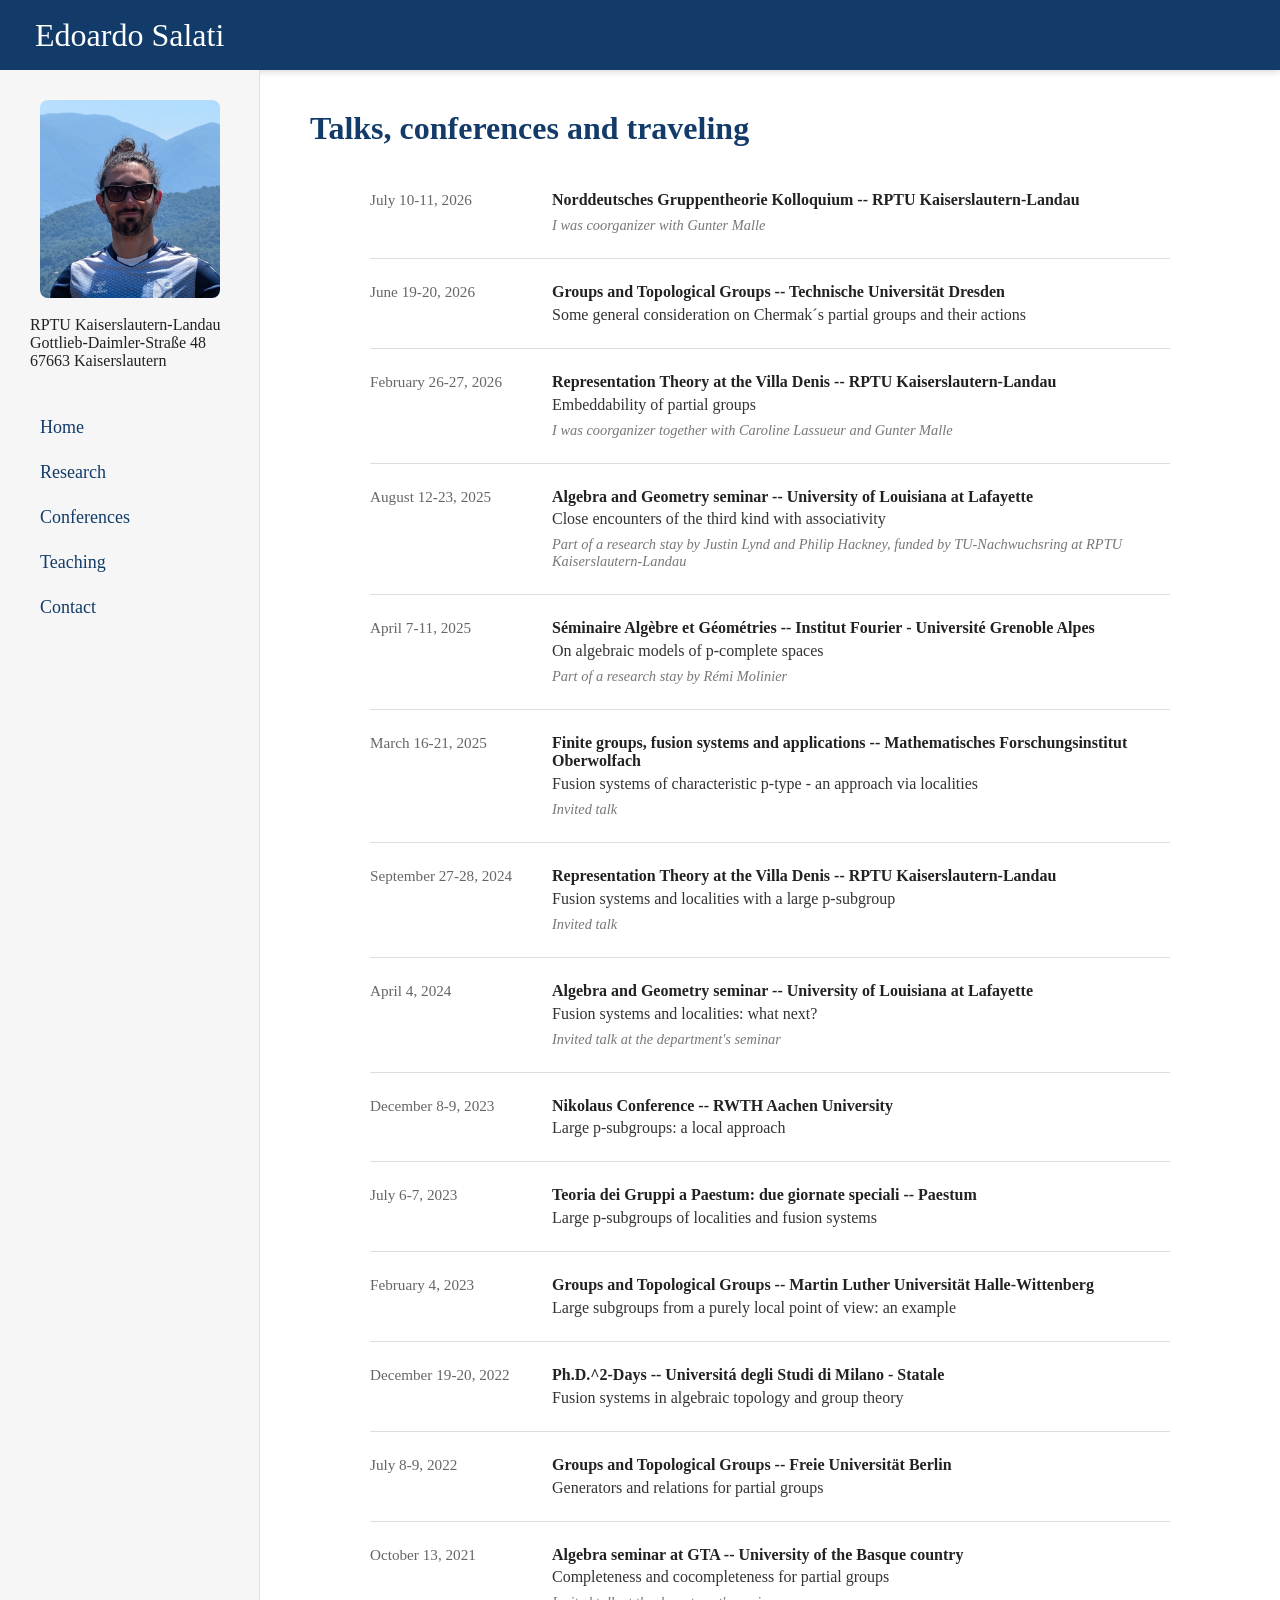
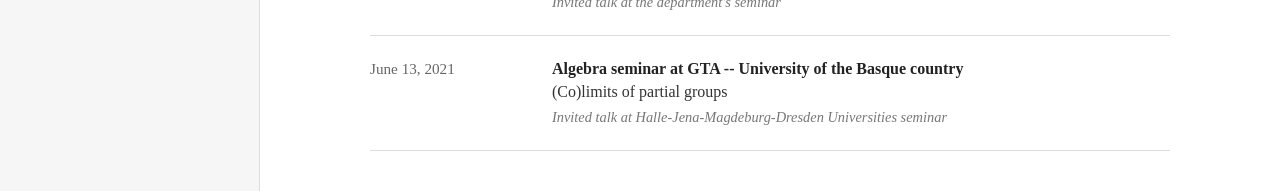
==== conferences.html @ 715a4292 "Update conferences.html" ====
<!DOCTYPE html>

<html lang="en">

<head>

<meta charset="UTF-8">

<title>Conferences - Edoardo Salati</title>

<link rel="stylesheet" href="style.css">

</head>


<body>


<header>

Edoardo Salati

</header>


<div class="container">


<aside>

<img class="profile" src="foto-me.jpg">

<p class="address">
 
 <br>
RPTU Kaiserslautern-Landau   <br>
Gottlieb-Daimler-Straße 48  <br>
67663 Kaiserslautern

</p>


<nav>

<a href="index.html">Home</a>

<a href="research.html">Research</a>

<a href="conferences.html">Conferences</a>

<a href="teaching.html">Teaching</a>

<a href="contact.html">Contact</a>

</nav>


</aside>



<main>


<h2>Talks, conferences and traveling</h2>

<div class="talks">

 <div class="talk">
    <div class="date">July 10-11, 2026</div>
    <div>
      <div class="conference">Norddeutsches Gruppentheorie Kolloquium -- RPTU Kaiserslautern-Landau</div>
      <div class="talk-info">I was coorganizer with Gunter Malle</div>
    </div>
  </div>

 <div class="talk">
    <div class="date">June 19-20, 2026</div>
    <div>
      <div class="conference">Groups and Topological Groups -- Technische Universit&auml;t Dresden</div>
      <div class="title">Some general consideration on Chermak´s partial groups and their actions</div>
    </div>
  </div>

 <div class="talk">
    <div class="date">February 26-27, 2026</div>
    <div>
      <div class="conference">Representation Theory at the Villa Denis -- RPTU Kaiserslautern-Landau</div>
      <div class="title">Embeddability of partial groups</div>
      <div class="talk-info">I was coorganizer together with Caroline Lassueur and Gunter Malle</div>
    </div>
  </div>

<div class="talk">
    <div class="date">August 12-23, 2025</div>
    <div>
      <div class="conference">Algebra and Geometry seminar -- University of Louisiana at Lafayette</div>
      <div class="title">Close encounters of the third kind with associativity</div>
      <div class="talk-info">Part of a research stay by Justin Lynd and Philip Hackney, funded by TU-Nachwuchsring at RPTU Kaiserslautern-Landau</div>
    </div>
  </div>
 
 <div class="talk">
    <div class="date">April 7-11, 2025</div>
    <div>
      <div class="conference">S&eacute;minaire Alg&egrave;bre et G&eacute;om&eacute;tries -- Institut Fourier - Universit&eacute; Grenoble Alpes</div>
      <div class="title">On algebraic models of p-complete spaces</div>
      <div class="talk-info">Part of a research stay by R&eacute;mi Molinier</div>
    </div>
  </div>

 <div class="talk">
    <div class="date">March 16-21, 2025</div>
    <div>
      <div class="conference">Finite groups, fusion systems and applications -- Mathematisches Forschungsinstitut Oberwolfach</div>
      <div class="title">Fusion systems of characteristic p-type - an approach via localities</div>
     <div class="talk-info">Invited talk</div>
    </div>
  </div>

 <div class="talk">
    <div class="date">September 27-28, 2024</div>
    <div>
      <div class="conference">Representation Theory at the Villa Denis -- RPTU Kaiserslautern-Landau</div>
      <div class="title">Fusion systems and localities with a large p-subgroup</div>
      <div class="talk-info">Invited talk</div>
    </div>
  </div>

 <div class="talk">
    <div class="date">April 4, 2024</div>
    <div>
      <div class="conference">Algebra and Geometry seminar -- University of Louisiana at Lafayette</div>
      <div class="title">Fusion systems and localities: what next?</div>
      <div class="talk-info">Invited talk at the department's seminar</div>
    </div>
  </div>

 <div class="talk">
    <div class="date">December 8-9, 2023</div>
    <div>
      <div class="conference">Nikolaus Conference -- RWTH Aachen University</div>
      <div class="title">Large p-subgroups: a local approach</div>
    </div>
  </div>

 <div class="talk">
    <div class="date">July 6-7, 2023</div>
    <div>
      <div class="conference">Teoria dei Gruppi a Paestum: due giornate speciali -- Paestum</div>
      <div class="title">Large p-subgroups of localities and fusion systems</div>
    </div>
  </div>

 <div class="talk">
    <div class="date">February 4, 2023</div>
    <div>
      <div class="conference">Groups and Topological Groups -- Martin Luther Universit&auml;t Halle-Wittenberg</div>
      <div class="title">Large subgroups from a purely local point of view: an example</div>
    </div>
  </div>

 <div class="talk">
    <div class="date">December 19-20, 2022</div>
    <div>
      <div class="conference">Ph.D.^2-Days -- Universit&aacute; degli Studi di Milano - Statale</div>
      <div class="title">Fusion systems in algebraic topology and group theory</div>
    </div>
  </div>

 <div class="talk">
    <div class="date">July 8-9, 2022</div>
    <div>
      <div class="conference">Groups and Topological Groups -- Freie Universit&auml;t Berlin</div>
      <div class="title">Generators and relations for partial groups</div>
    </div>
  </div>

  <div class="talk">
    <div class="date">October 13, 2021</div>
    <div>
      <div class="conference">Algebra seminar at GTA -- University of the Basque country</div>
      <div class="title">Completeness and cocompleteness for partial groups</div>
      <div class="talk-info">Invited talk at the department's seminar</div>
    </div>
  </div>

 <div class="talk">
    <div class="date">June 13, 2021</div>
    <div>
      <div class="conference">Algebra seminar at GTA -- University of the Basque country</div>
      <div class="title">(Co)limits of partial groups</div>
      <div class="talk-info">Invited talk at Halle-Jena-Magdeburg-Dresden Universities seminar</div>
    </div>
  </div>
  

 

</div>




</main>


</div>


</body>

</html>
---- style.css ----
/* General */

*{
    margin:0;
    padding:0;
    box-sizing:border-box;
}

body{
    font-family:Georgia, serif;
    color:#222;
    background:white;
}

/* Header */

header{

    height:70px;

    background:#123B69;

    color:white;

    display:flex;

    align-items:center;

    padding-left:35px;

    font-size:2rem;

    box-shadow:0 2px 6px rgba(0,0,0,.15);
}

/* Layout */

.container{

    display:flex;

    min-height:calc(100vh - 70px);
}

/* Sidebar */

aside{

    width:260px;

    background:#f6f6f6;

    padding:30px;

    border-right:1px solid #ddd;
}

aside img{

    width:180px;

    display:block;

    margin:auto;

    border-radius:8px;
}

nav{

    margin-top:35px;
}

nav a{

    display:block;

    padding:12px 10px;

    text-decoration:none;

    color:#123B69;

    font-size:18px;

    transition:.2s;
}

nav a:hover{

    background:#123B69;

    color:white;
}

/* Main content */

main{

    flex:1;

    padding:40px 50px;
}

main h2{

    margin-bottom:20px;

    color:#123B69;

    font-size:2rem;
}

main p{

    line-height:1.8;

    font-size:18px;
}

/* Homepage image */

.hero{

    width:100%;

    height:420px;

    margin-bottom:35px;

    overflow:hidden;

    border-radius:8px;
}

.hero img{

    width:100%;

    height:100%;

    object-fit:cover;
}

.talks {
  max-width: 800px;
  margin: 0 auto;
}

.talk {
  display: grid;
  grid-template-columns: 150px 1fr;
  gap: 2rem;
  padding: 1.5rem 0;
  border-bottom: 1px solid #ddd;
}

.date {
  color: #666;
  font-size: 0.95rem;
}

.conference {
  font-weight: bold;
  margin-bottom: 0.3rem;
}

.title {
  color: #333;
}

.talk-info {
  margin-top: 0.5rem;
  color: #777;
  font-size: 0.9rem;
  font-style: italic;
}
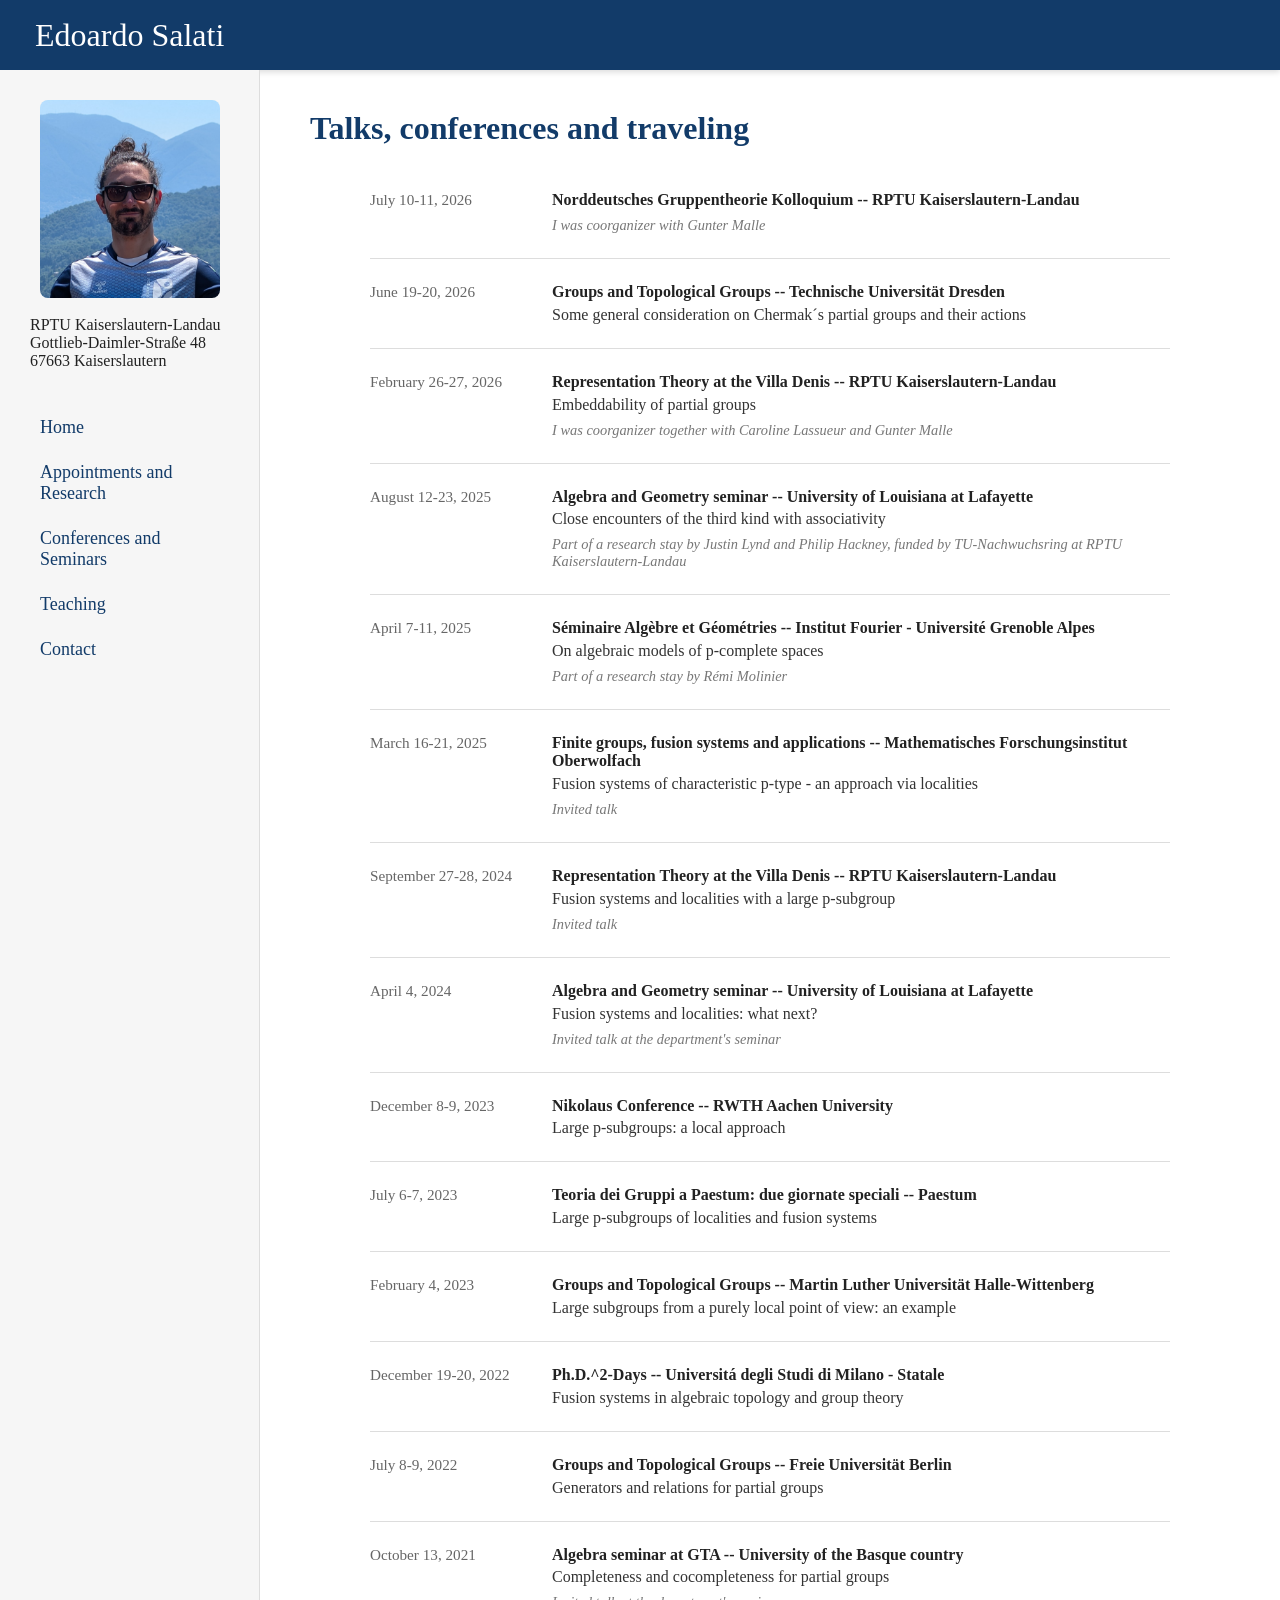
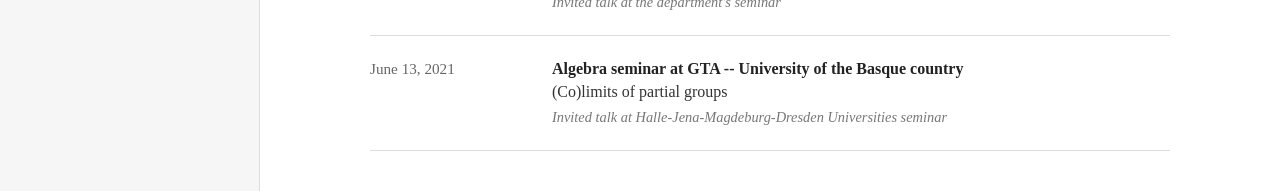
==== commit 5eb5afa4: "Update conferences.html" ====
--- a/conferences.html
+++ b/conferences.html
@@ -44,9 +44,9 @@
 
 <a href="index.html">Home</a>
 
-<a href="research.html">Research</a>
-
-<a href="conferences.html">Conferences</a>
+<a href="research.html">Appointments and Research</a>
+
+<a href="conferences.html">Conferences and Seminars</a>
 
 <a href="teaching.html">Teaching</a>
 
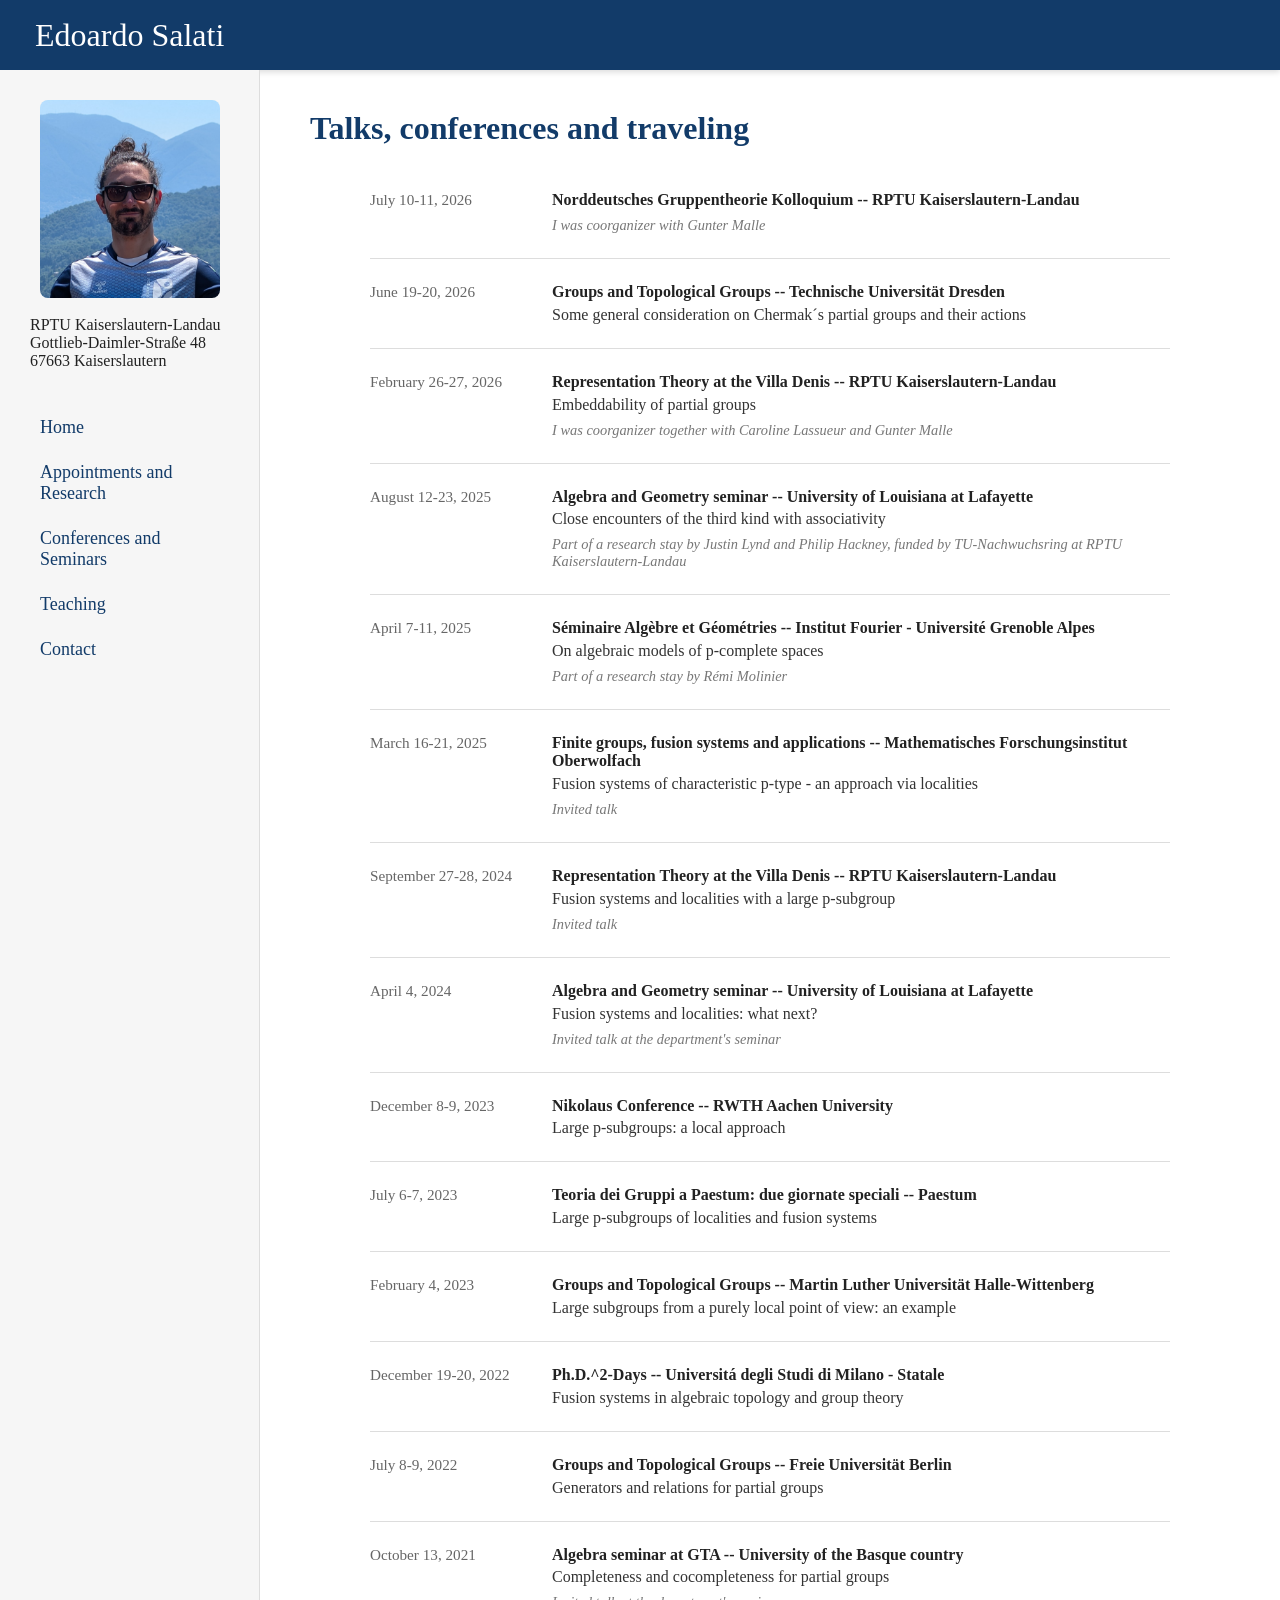
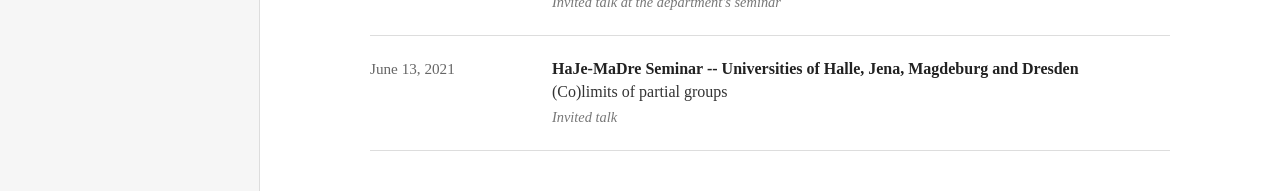
==== commit cc197d0e: "Update conferences.html" ====
--- a/conferences.html
+++ b/conferences.html
@@ -188,9 +188,9 @@
  <div class="talk">
     <div class="date">June 13, 2021</div>
     <div>
-      <div class="conference">Algebra seminar at GTA -- University of the Basque country</div>
+      <div class="conference">HaJe-MaDre Seminar -- Universities of Halle, Jena, Magdeburg and Dresden</div>
       <div class="title">(Co)limits of partial groups</div>
-      <div class="talk-info">Invited talk at Halle-Jena-Magdeburg-Dresden Universities seminar</div>
+      <div class="talk-info">Invited talk</div>
     </div>
   </div>
   
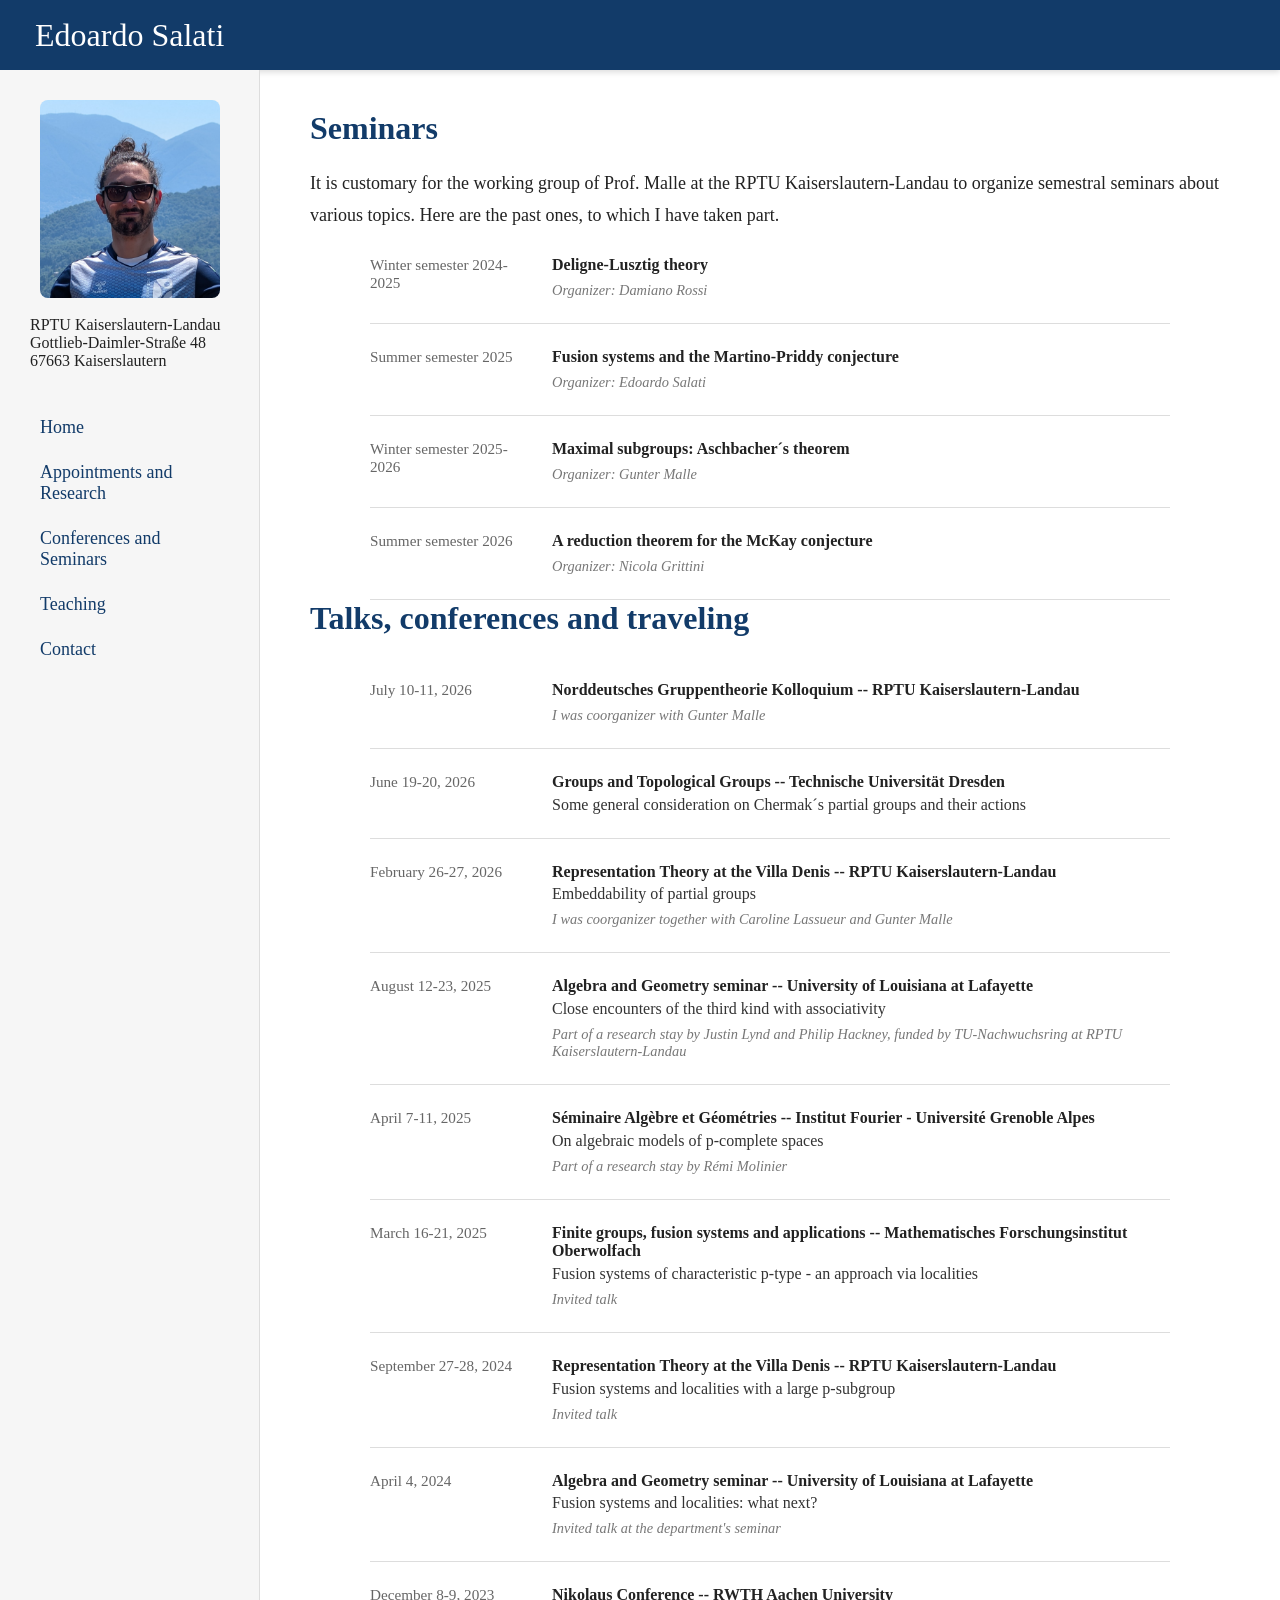
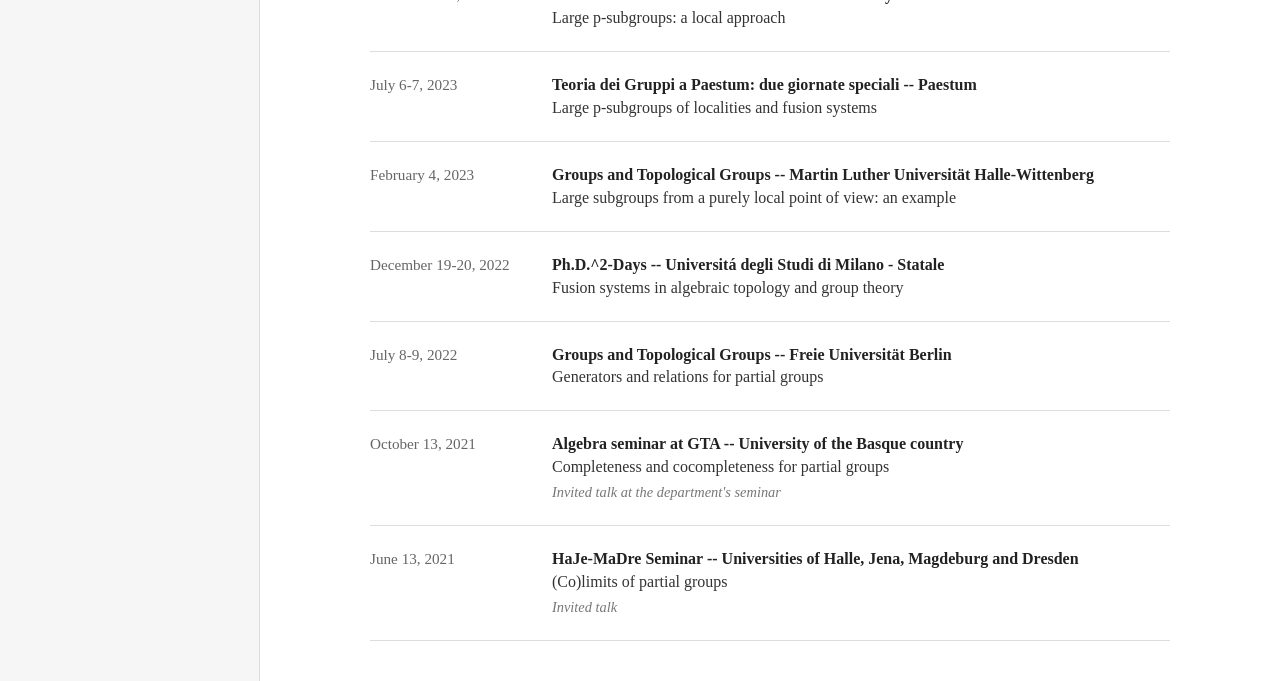
==== commit 9c394c35: "Update conferences.html" ====
--- a/conferences.html
+++ b/conferences.html
@@ -61,6 +61,46 @@
 
 <main>
 
+<h2>Seminars</h2>
+
+ <p>It is customary for the working group of Prof. Malle at the RPTU Kaiserslautern-Landau to organize semestral seminars about various topics. Here are the past ones, to which I have taken part.</p>
+
+  <div class="talks">
+
+ <div class="talk">
+    <div class="date">Winter semester 2024-2025</div>
+    <div>
+      <div class="conference">Deligne-Lusztig theory</div>
+      <div class="talk-info">Organizer: Damiano Rossi</div>
+    </div>
+  </div>
+
+   <div class="talk">
+    <div class="date">Summer semester 2025</div>
+    <div>
+      <div class="conference">Fusion systems and the Martino-Priddy conjecture</div>
+      <div class="talk-info">Organizer: Edoardo Salati</div>
+    </div>
+  </div>
+
+   <div class="talk">
+    <div class="date">Winter semester 2025-2026</div>
+    <div>
+      <div class="conference">Maximal subgroups: Aschbacher´s theorem</div>
+      <div class="talk-info">Organizer: Gunter Malle</div>
+    </div>
+  </div>
+
+   <div class="talk">
+    <div class="date">Summer semester 2026</div>
+    <div>
+      <div class="conference">A reduction theorem for the McKay conjecture</div>
+      <div class="talk-info">Organizer: Nicola Grittini</div>
+    </div>
+  </div>
+
+  </div>
+ 
 
 <h2>Talks, conferences and traveling</h2>
 
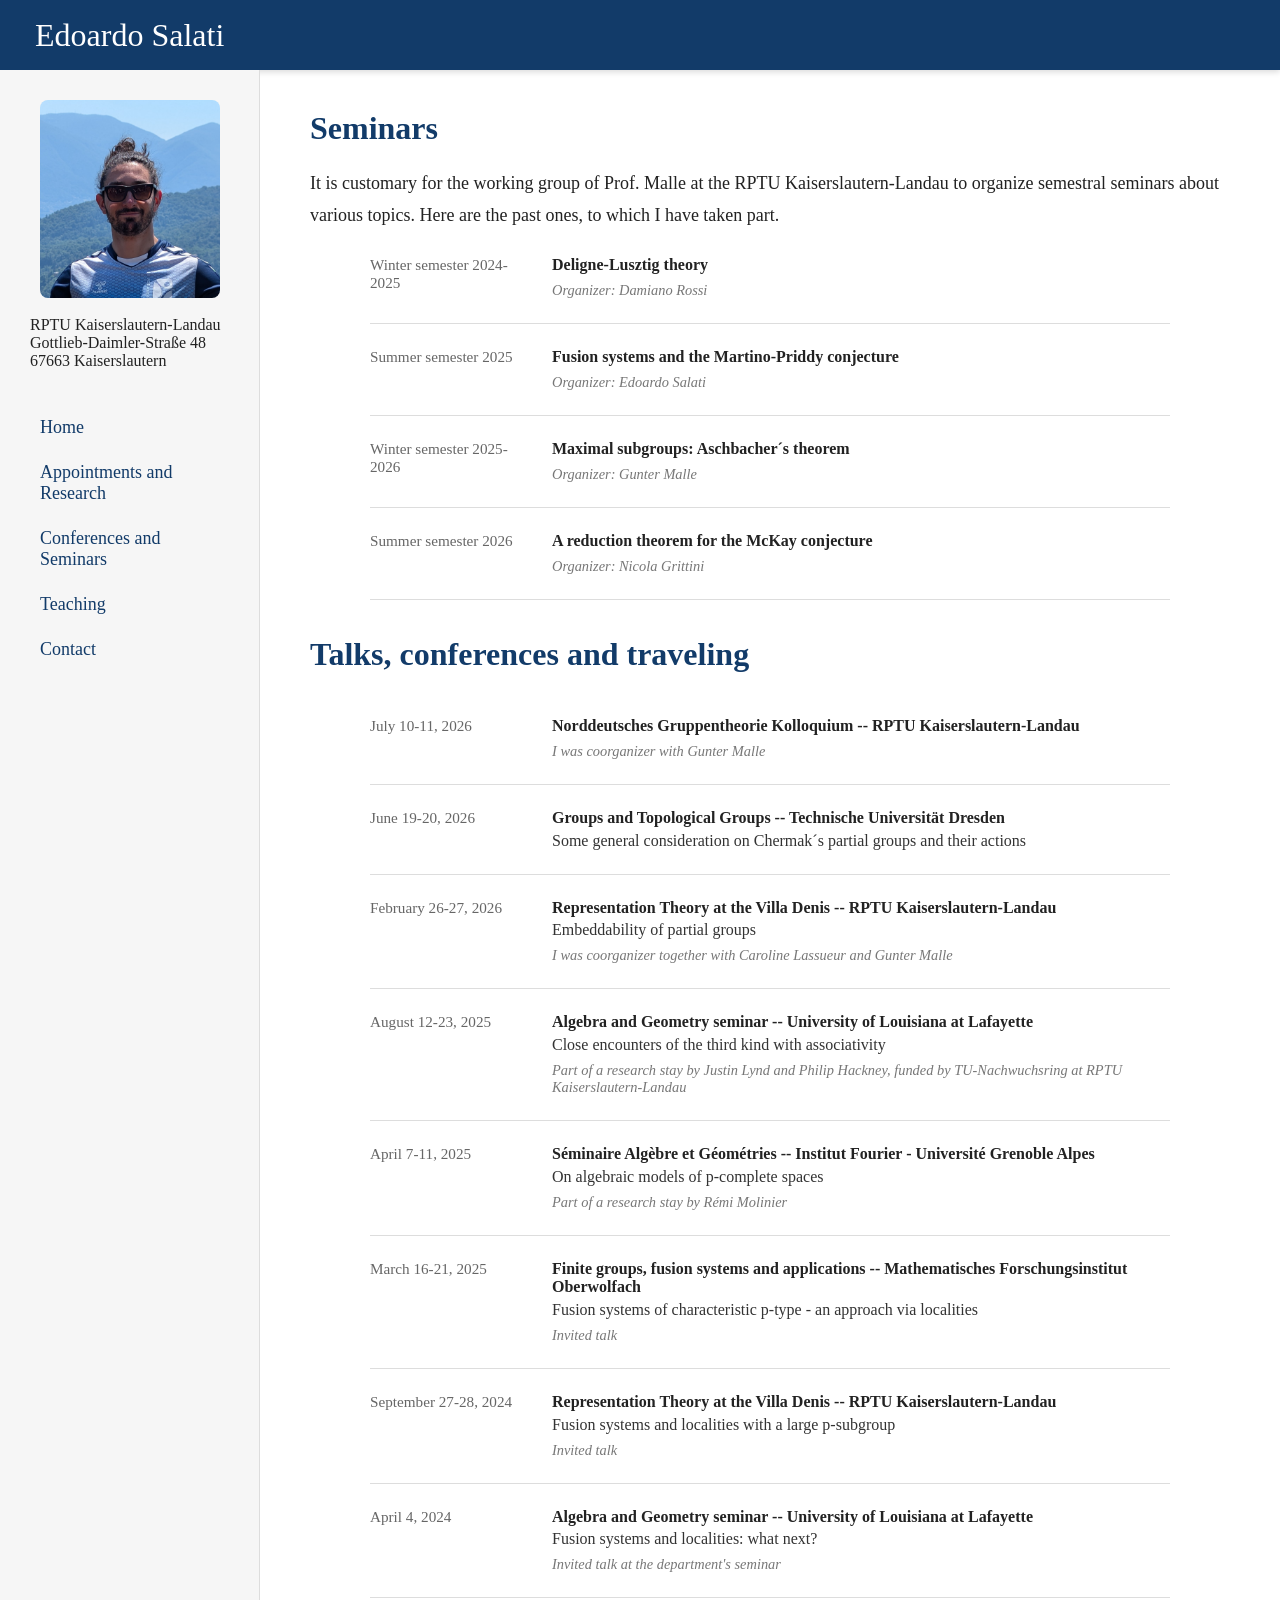
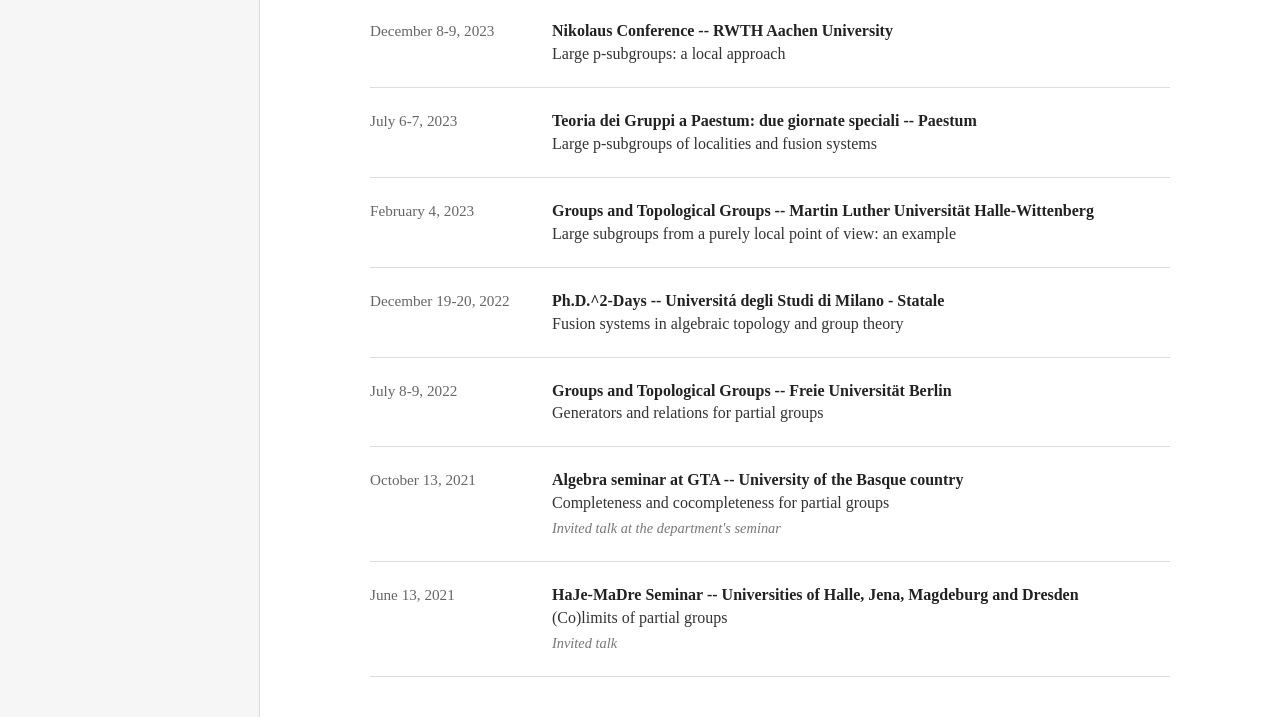
==== commit 60a5aff0: "Update conferences.html" ====
--- a/conferences.html
+++ b/conferences.html
@@ -101,7 +101,8 @@
 
   </div>
  
-
+<br><br>
+ 
 <h2>Talks, conferences and traveling</h2>
 
 <div class="talks">
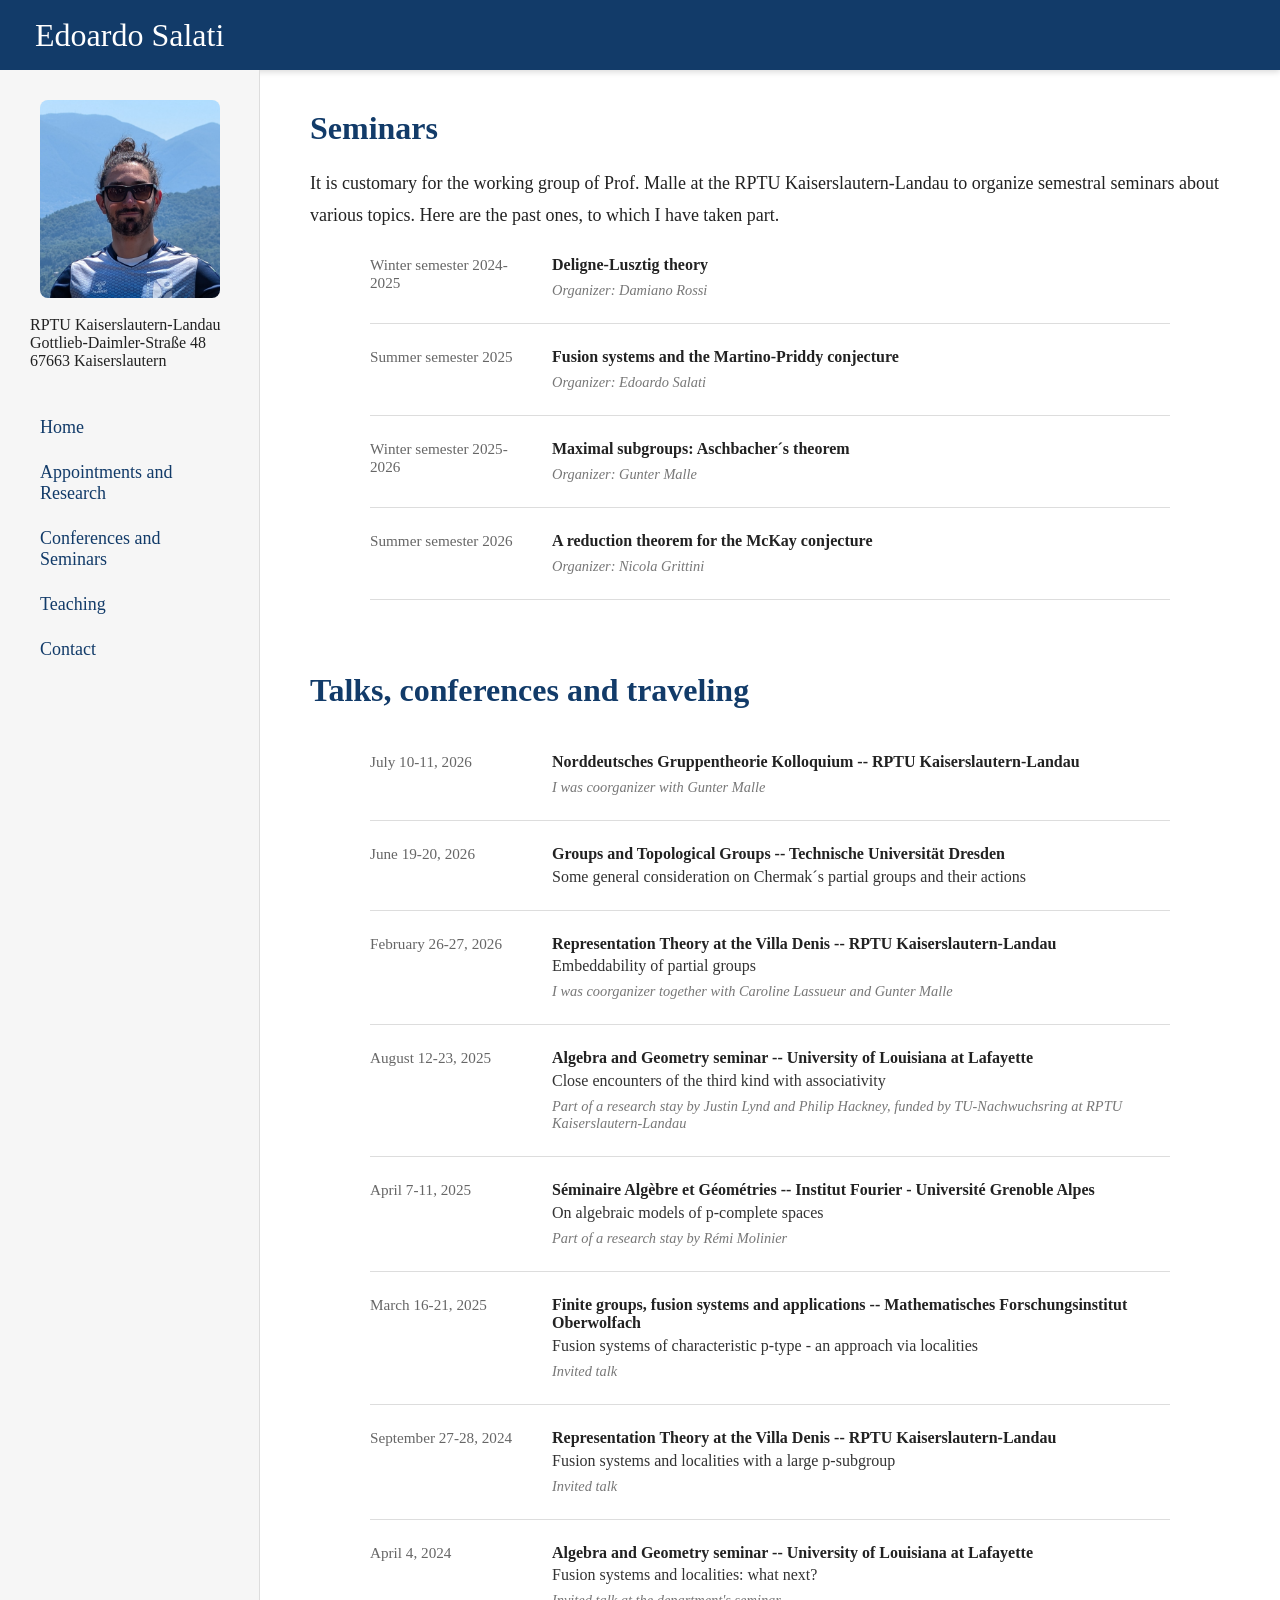
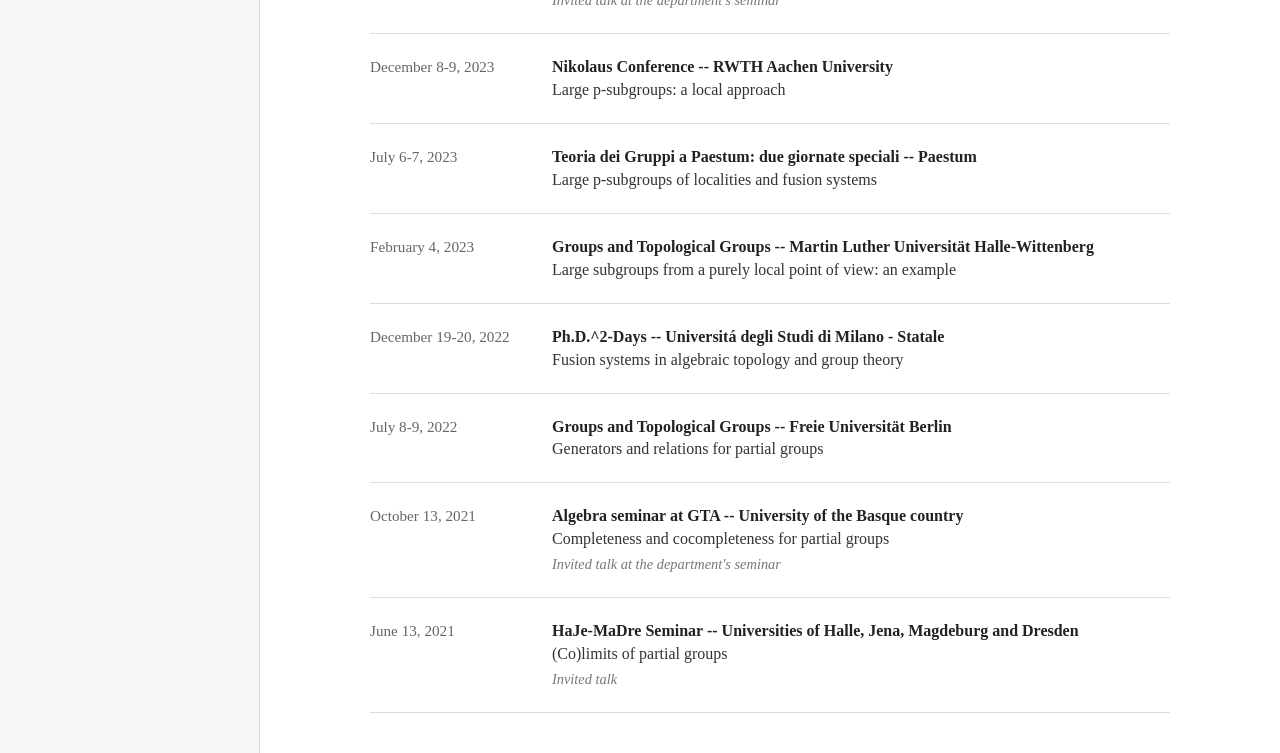
==== commit b68cfcb2: "Update conferences.html" ====
--- a/conferences.html
+++ b/conferences.html
@@ -100,8 +100,11 @@
   </div>
 
   </div>
- 
-<br><br>
+
+
+
+ 
+<br><br><br><br>
  
 <h2>Talks, conferences and traveling</h2>
 
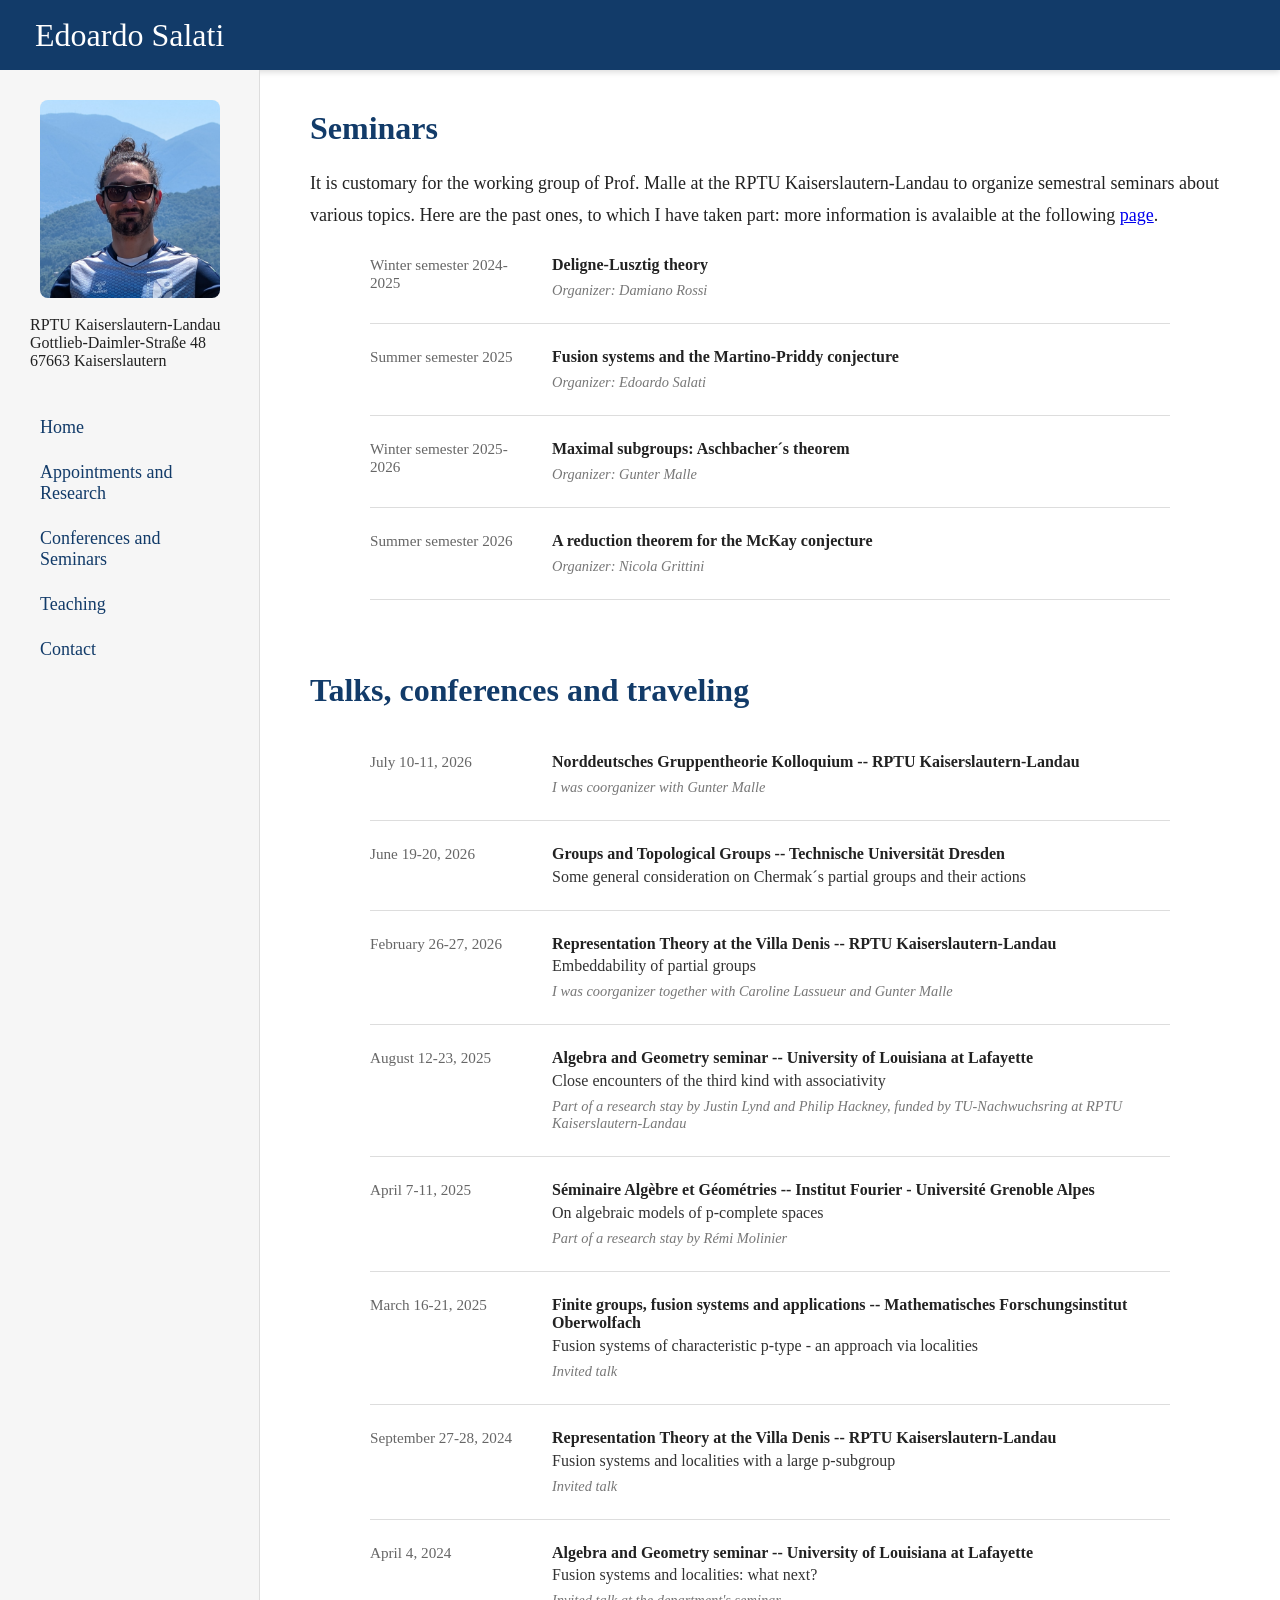
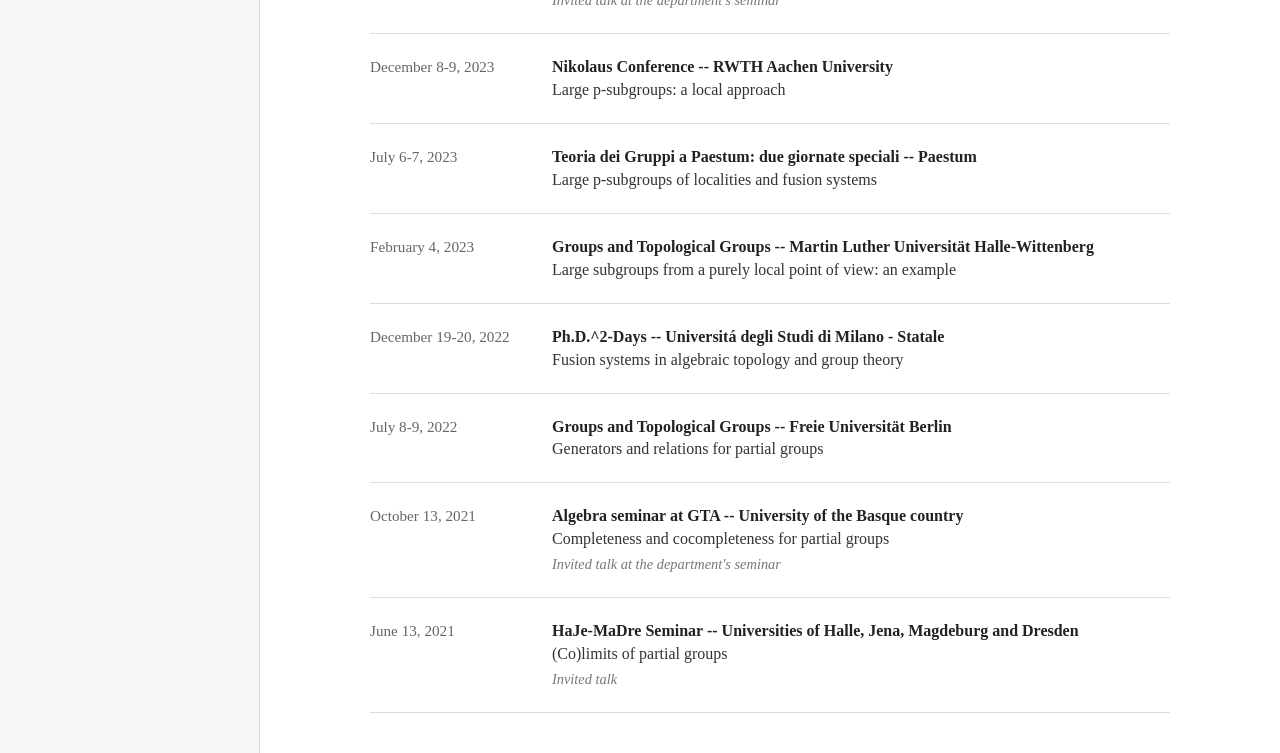
==== commit 976daec6: "Update conferences.html" ====
--- a/conferences.html
+++ b/conferences.html
@@ -63,7 +63,8 @@
 
 <h2>Seminars</h2>
 
- <p>It is customary for the working group of Prof. Malle at the RPTU Kaiserslautern-Landau to organize semestral seminars about various topics. Here are the past ones, to which I have taken part.</p>
+ <p>It is customary for the working group of Prof. Malle at the RPTU Kaiserslautern-Landau to organize semestral seminars about various topics. Here are the past ones, to which I have taken part: more
+  information is avalaible at the following <a href="https://math.rptu.de/ags/agag/aktivitaeten/oberseminare/oberseminar-representation-theory-ag-malle">page</a>.</p>
 
   <div class="talks">
 
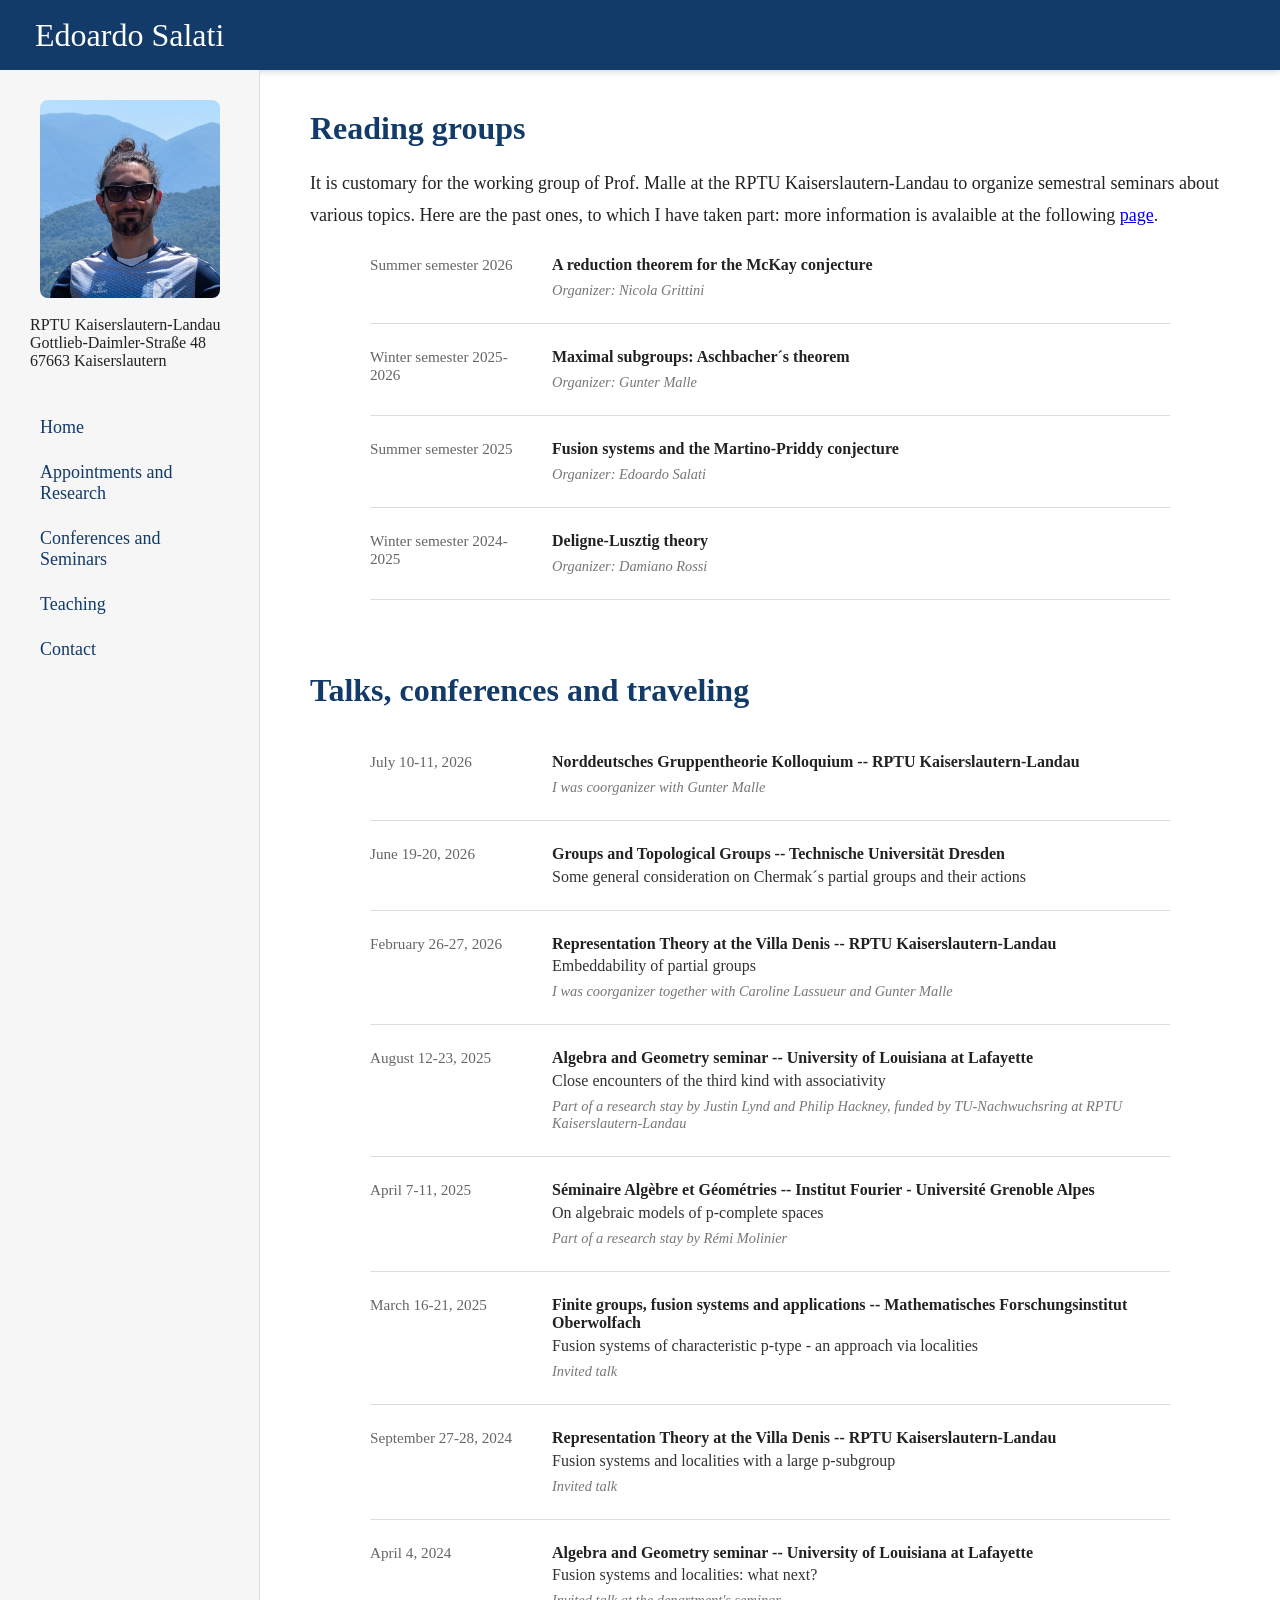
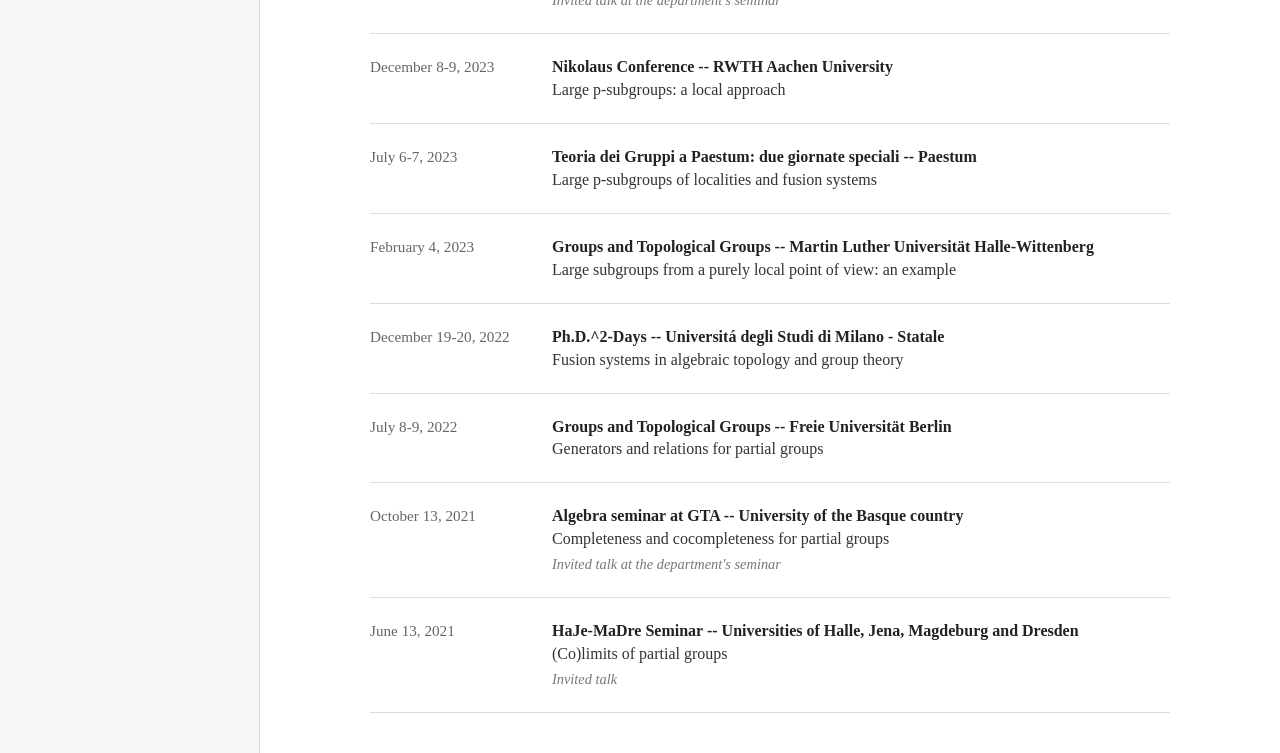
==== commit a1107cb3: "Update conferences.html" ====
--- a/conferences.html
+++ b/conferences.html
@@ -61,44 +61,44 @@
 
 <main>
 
-<h2>Seminars</h2>
+<h2>Reading groups</h2>
 
  <p>It is customary for the working group of Prof. Malle at the RPTU Kaiserslautern-Landau to organize semestral seminars about various topics. Here are the past ones, to which I have taken part: more
   information is avalaible at the following <a href="https://math.rptu.de/ags/agag/aktivitaeten/oberseminare/oberseminar-representation-theory-ag-malle">page</a>.</p>
 
   <div class="talks">
 
+   <div class="talk">
+    <div class="date">Summer semester 2026</div>
+    <div>
+      <div class="conference">A reduction theorem for the McKay conjecture</div>
+      <div class="talk-info">Organizer: Nicola Grittini</div>
+    </div>
+  </div>
+
+   <div class="talk">
+    <div class="date">Winter semester 2025-2026</div>
+    <div>
+      <div class="conference">Maximal subgroups: Aschbacher´s theorem</div>
+      <div class="talk-info">Organizer: Gunter Malle</div>
+    </div>
+  </div>
+
+   <div class="talk">
+    <div class="date">Summer semester 2025</div>
+    <div>
+      <div class="conference">Fusion systems and the Martino-Priddy conjecture</div>
+      <div class="talk-info">Organizer: Edoardo Salati</div>
+    </div>
+  </div>
+
  <div class="talk">
     <div class="date">Winter semester 2024-2025</div>
     <div>
       <div class="conference">Deligne-Lusztig theory</div>
       <div class="talk-info">Organizer: Damiano Rossi</div>
     </div>
-  </div>
-
-   <div class="talk">
-    <div class="date">Summer semester 2025</div>
-    <div>
-      <div class="conference">Fusion systems and the Martino-Priddy conjecture</div>
-      <div class="talk-info">Organizer: Edoardo Salati</div>
-    </div>
-  </div>
-
-   <div class="talk">
-    <div class="date">Winter semester 2025-2026</div>
-    <div>
-      <div class="conference">Maximal subgroups: Aschbacher´s theorem</div>
-      <div class="talk-info">Organizer: Gunter Malle</div>
-    </div>
-  </div>
-
-   <div class="talk">
-    <div class="date">Summer semester 2026</div>
-    <div>
-      <div class="conference">A reduction theorem for the McKay conjecture</div>
-      <div class="talk-info">Organizer: Nicola Grittini</div>
-    </div>
-  </div>
+ </div>
 
   </div>
 
